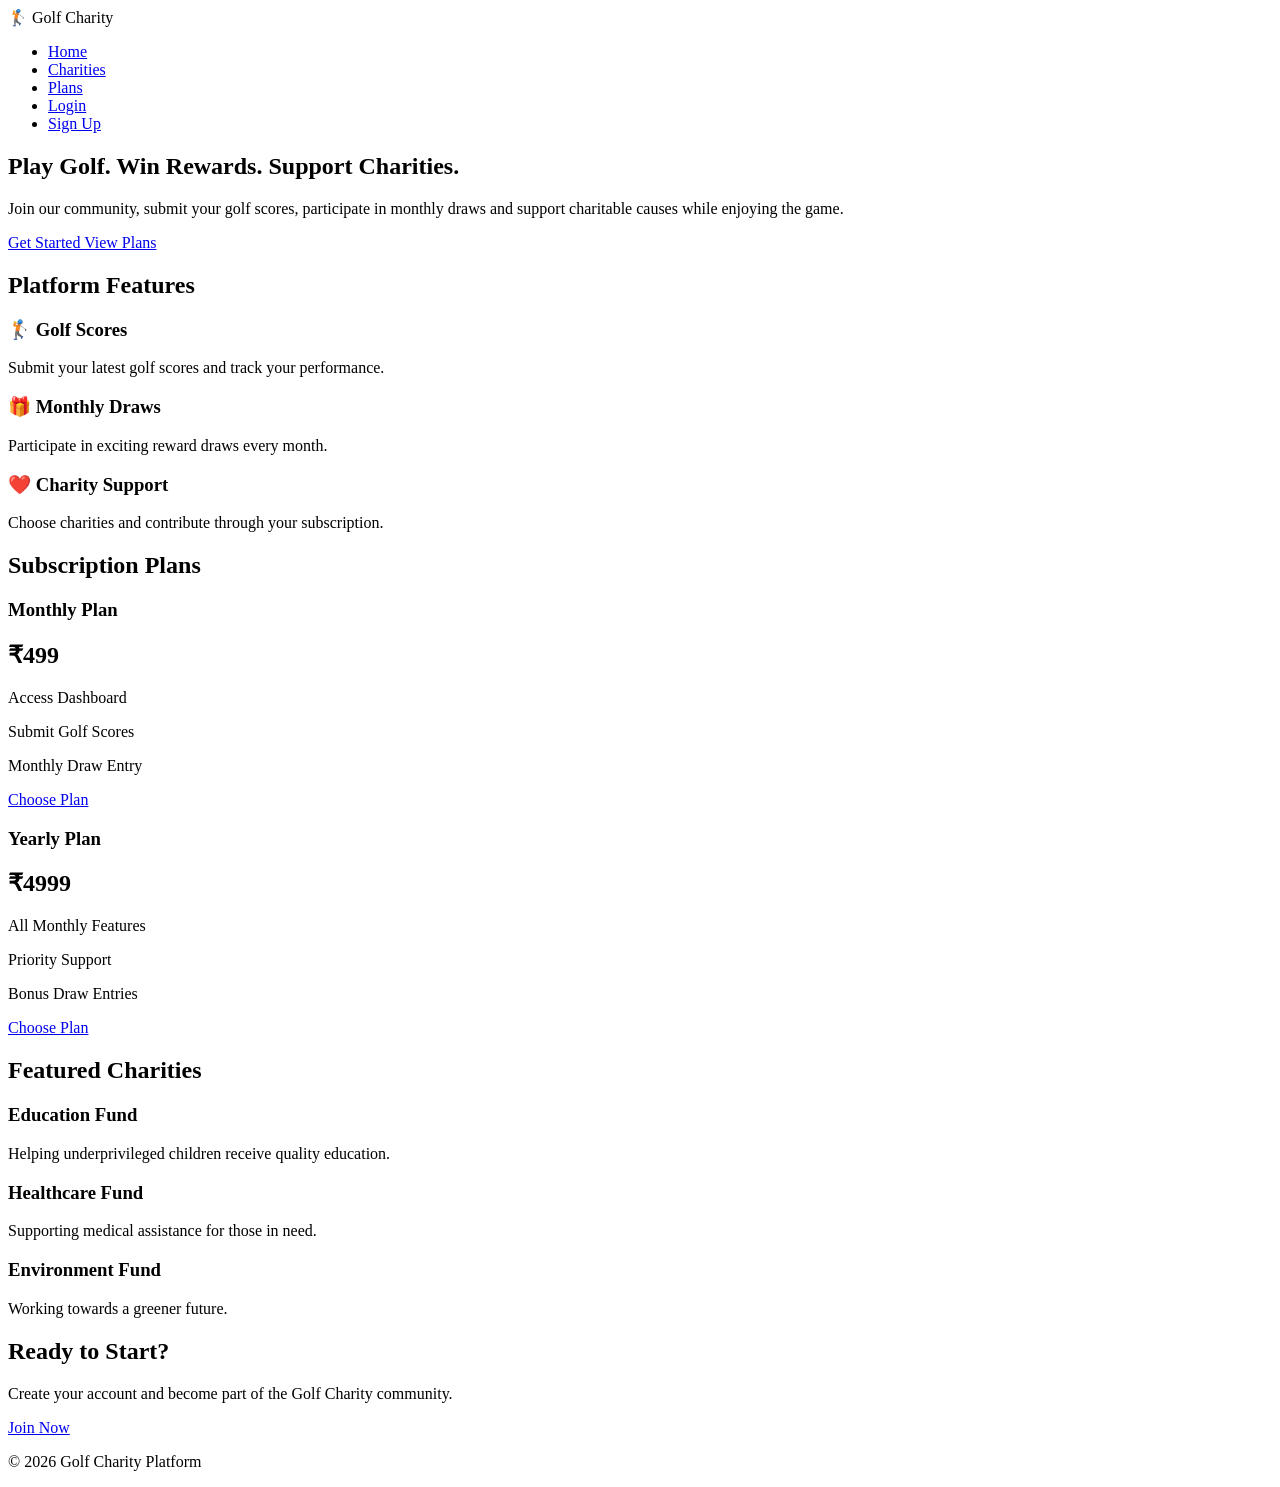
==== index.html @ fc947157 "Initial Project Upload" ====
<!DOCTYPE html>
<html lang="en">
<head>
<meta charset="UTF-8">
<meta name="viewport" content="width=device-width, initial-scale=1.0">
<title>Golf Charity Platform</title>

<link rel="stylesheet" href="css/style.css">
</head>

<body>

<header>

<nav class="navbar">

<div class="logo">
🏌️ Golf Charity
</div>

<ul class="nav-links">

<li>
<a href="index.html">Home</a>
</li>

<li>
<a href="charities.html">Charities</a>
</li>

<li>
<a href="subscription.html">Plans</a>
</li>

<li>
<a href="login.html">Login</a>
</li>

<li>
<a href="signup.html" class="btn">
Sign Up
</a>
</li>

</ul>

</nav>

</header>

<section class="hero">

<div class="hero-content">

<h1>
Play Golf. Win Rewards. Support Charities.
</h1>

<p>
Join our community, submit your golf scores,
participate in monthly draws and support
charitable causes while enjoying the game.
</p>

<div class="hero-buttons">

<a href="signup.html" class="primary-btn">
Get Started
</a>

<a href="subscription.html" class="secondary-btn">
View Plans
</a>

</div>

</div>

</section>

<section class="features">

<h2>Platform Features</h2>

<div class="feature-container">

<div class="feature-card">

<h3>🏌️ Golf Scores</h3>

<p>
Submit your latest golf scores and
track your performance.
</p>

</div>

<div class="feature-card">

<h3>🎁 Monthly Draws</h3>

<p>
Participate in exciting reward draws
every month.
</p>

</div>

<div class="feature-card">

<h3>❤️ Charity Support</h3>

<p>
Choose charities and contribute
through your subscription.
</p>

</div>

</div>

</section>

<section class="plans">

<h2>Subscription Plans</h2>

<div class="plan-container">

<div class="plan-card">

<h3>Monthly Plan</h3>

<h1>₹499</h1>

<p>Access Dashboard</p>
<p>Submit Golf Scores</p>
<p>Monthly Draw Entry</p>

<a href="signup.html" class="plan-btn">
Choose Plan
</a>

</div>

<div class="plan-card premium">

<h3>Yearly Plan</h3>

<h1>₹4999</h1>

<p>All Monthly Features</p>
<p>Priority Support</p>
<p>Bonus Draw Entries</p>

<a href="signup.html" class="plan-btn">
Choose Plan
</a>

</div>

</div>

</section>

<section class="charity-preview">

<h2>Featured Charities</h2>

<div class="charity-container">

<div class="charity-card">

<h3>Education Fund</h3>

<p>
Helping underprivileged children
receive quality education.
</p>

</div>

<div class="charity-card">

<h3>Healthcare Fund</h3>

<p>
Supporting medical assistance
for those in need.
</p>

</div>

<div class="charity-card">

<h3>Environment Fund</h3>

<p>
Working towards a greener future.
</p>

</div>

</div>

</section>

<section class="cta">

<h2>
Ready to Start?
</h2>

<p>
Create your account and become part
of the Golf Charity community.
</p>

<a href="signup.html" class="primary-btn">
Join Now
</a>

</section>

<footer>

<p>
© 2026 Golf Charity Platform
</p>

</footer>

</body>
</html>
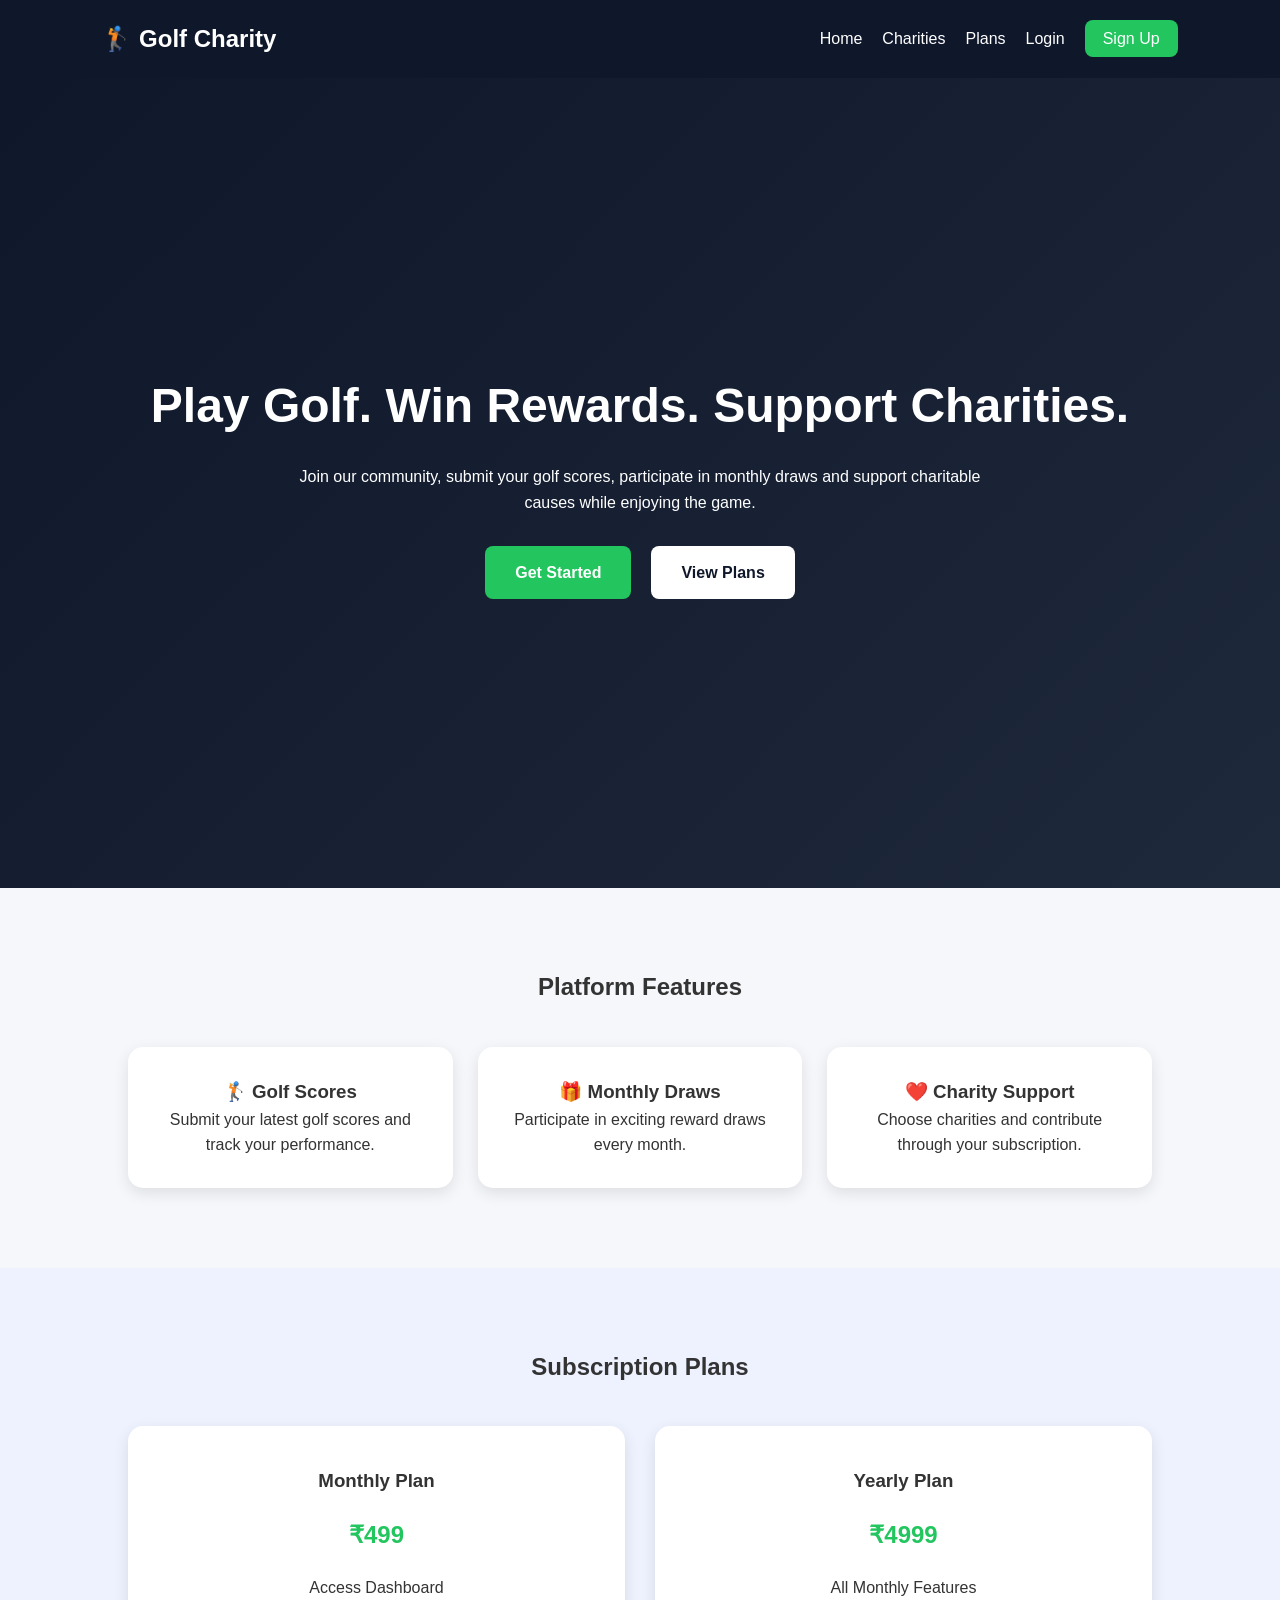
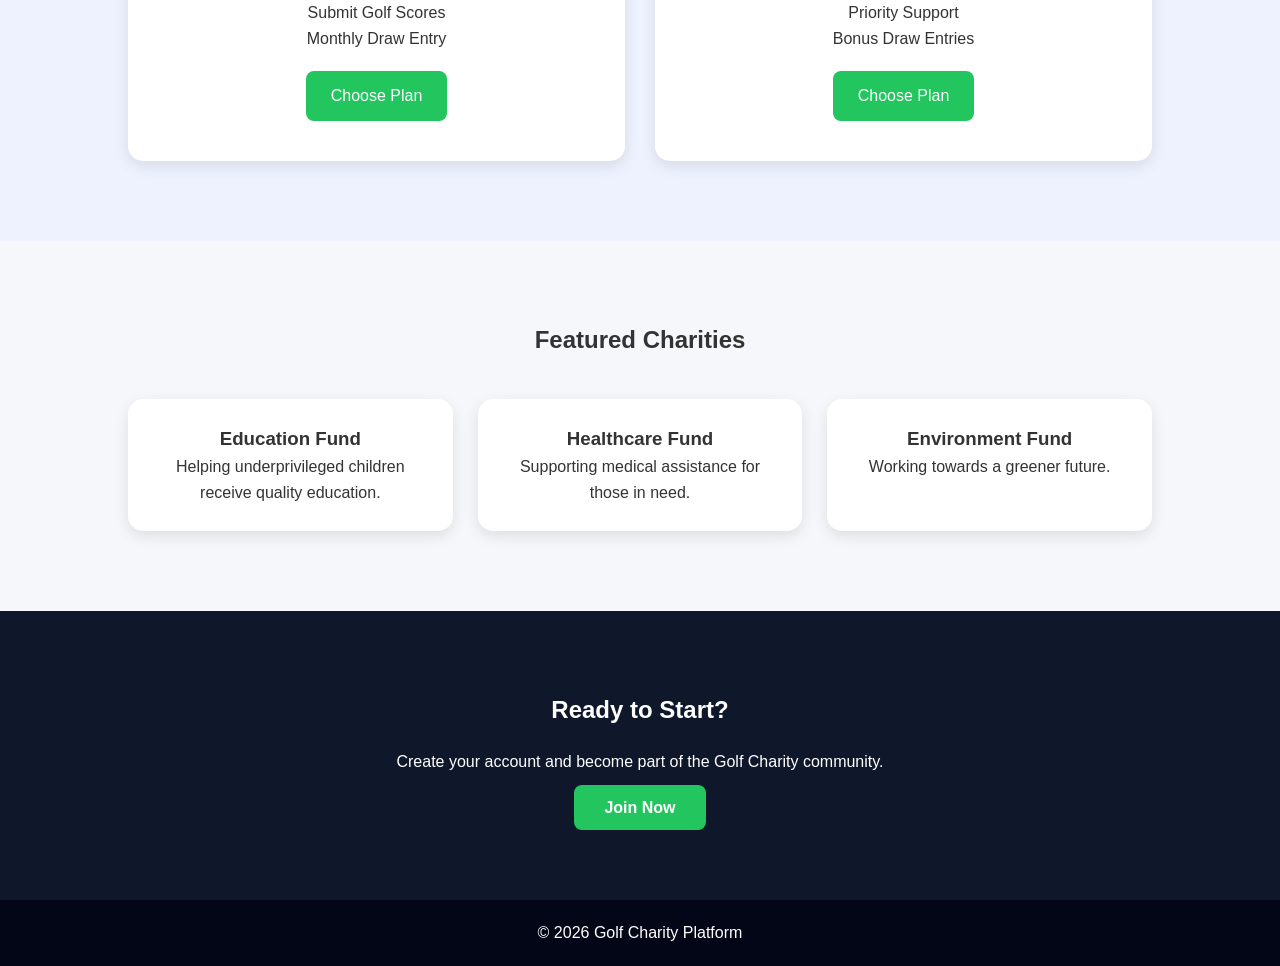
==== commit b7106a93: "Fix CSS folder case" ====
--- a/index.html
+++ b/index.html
@@ -5,7 +5,7 @@
 <meta name="viewport" content="width=device-width, initial-scale=1.0">
 <title>Golf Charity Platform</title>
 
-<link rel="stylesheet" href="css/style.css">
+<link rel="stylesheet" href="CSS/style.css">
 </head>
 
 <body>
--- a/CSS/style.css
+++ b/CSS/style.css
@@ -0,0 +1,200 @@
+*{
+margin:0;
+padding:0;
+box-sizing:border-box;
+font-family:'Segoe UI',sans-serif;
+}
+
+body{
+background:#f5f7fa;
+color:#333;
+line-height:1.6;
+}
+
+.navbar{
+display:flex;
+justify-content:space-between;
+align-items:center;
+padding:20px 8%;
+background:#0f172a;
+}
+
+.logo{
+font-size:24px;
+font-weight:bold;
+color:white;
+}
+
+.nav-links{
+display:flex;
+list-style:none;
+gap:20px;
+}
+
+.nav-links a{
+text-decoration:none;
+color:white;
+font-weight:500;
+}
+
+.btn{
+background:#22c55e;
+padding:10px 18px;
+border-radius:8px;
+}
+
+.hero{
+height:90vh;
+display:flex;
+align-items:center;
+justify-content:center;
+text-align:center;
+background:linear-gradient(135deg,#0f172a,#1e293b);
+color:white;
+padding:20px;
+}
+
+.hero-content h1{
+font-size:3rem;
+margin-bottom:20px;
+}
+
+.hero-content p{
+max-width:700px;
+margin:auto;
+margin-bottom:30px;
+}
+
+.hero-buttons{
+display:flex;
+justify-content:center;
+gap:20px;
+flex-wrap:wrap;
+}
+
+.primary-btn{
+background:#22c55e;
+padding:14px 30px;
+text-decoration:none;
+color:white;
+border-radius:8px;
+font-weight:bold;
+}
+
+.secondary-btn{
+background:white;
+padding:14px 30px;
+text-decoration:none;
+color:#0f172a;
+border-radius:8px;
+font-weight:bold;
+}
+
+.features{
+padding:80px 10%;
+text-align:center;
+}
+
+.feature-container{
+display:grid;
+grid-template-columns:repeat(auto-fit,minmax(250px,1fr));
+gap:25px;
+margin-top:40px;
+}
+
+.feature-card{
+background:white;
+padding:30px;
+border-radius:15px;
+box-shadow:0 5px 15px rgba(0,0,0,0.1);
+}
+
+.plans{
+padding:80px 10%;
+text-align:center;
+background:#eef2ff;
+}
+
+.plan-container{
+display:grid;
+grid-template-columns:repeat(auto-fit,minmax(280px,1fr));
+gap:30px;
+margin-top:40px;
+}
+
+.plan-card{
+background:white;
+padding:40px;
+border-radius:15px;
+box-shadow:0 5px 15px rgba(0,0,0,0.1);
+}
+
+.plan-card h1{
+margin:20px 0;
+color:#22c55e;
+}
+
+.plan-btn{
+display:inline-block;
+margin-top:20px;
+padding:12px 25px;
+background:#22c55e;
+color:white;
+text-decoration:none;
+border-radius:8px;
+}
+
+.charity-preview{
+padding:80px 10%;
+text-align:center;
+}
+
+.charity-container{
+display:grid;
+grid-template-columns:repeat(auto-fit,minmax(250px,1fr));
+gap:25px;
+margin-top:40px;
+}
+
+.charity-card{
+background:white;
+padding:25px;
+border-radius:15px;
+box-shadow:0 5px 15px rgba(0,0,0,0.1);
+}
+
+.cta{
+padding:80px 20px;
+text-align:center;
+background:#0f172a;
+color:white;
+}
+
+.cta p{
+margin:20px 0;
+}
+
+footer{
+background:#020617;
+color:white;
+text-align:center;
+padding:20px;
+}
+
+@media(max-width:768px){
+
+.navbar{
+flex-direction:column;
+gap:15px;
+}
+
+.nav-links{
+flex-wrap:wrap;
+justify-content:center;
+}
+
+.hero-content h1{
+font-size:2rem;
+}
+
+}
